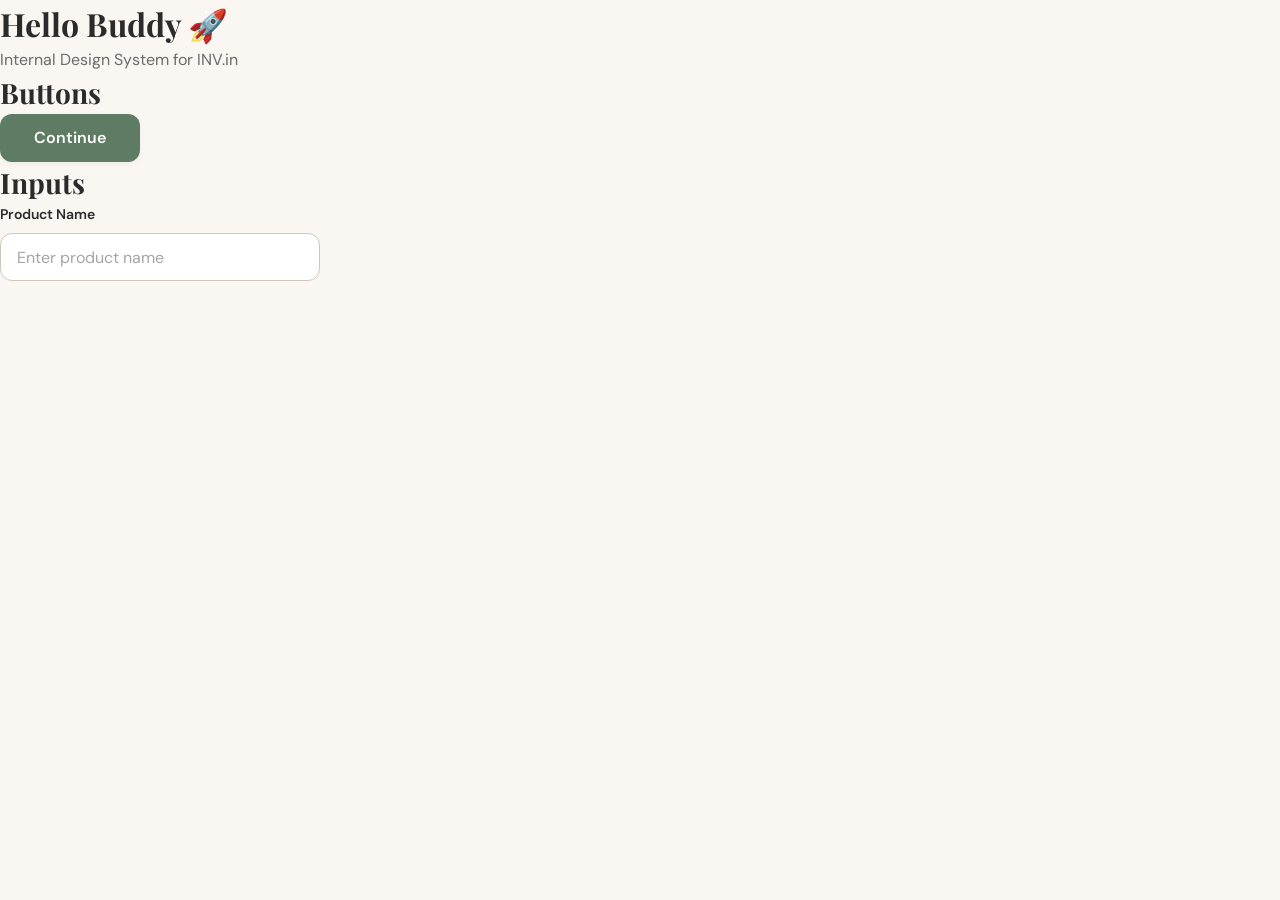
==== views/showcase/index.html @ 421b0f68 "feat: add INV.UI showcase and input component" ====
<!DOCTYPE html>
<html lang="en">

<head>

    <meta charset="UTF-8">

    <meta name="viewport" content="width=device-width, initial-scale=1.0">

    <title>INV.UI Showcase</title>

    <!-- Google Fonts -->

    <link rel="preconnect" href="https://fonts.googleapis.com">

    <link rel="preconnect" href="https://fonts.gstatic.com" crossorigin>

    <link href="https://fonts.googleapis.com/css2?family=DM+Sans:wght@400;500;600;700&family=Playfair+Display:wght@600;700&display=swap" rel="stylesheet">

    <!-- Base CSS -->

    <link rel="stylesheet" href="../../css/base/reset.css">

    <link rel="stylesheet" href="../../css/base/tokens.css">

    <link rel="stylesheet" href="../../css/base/typography.css">

    <link rel="stylesheet" href="../../css/base/globals.css">

    <!-- Component CSS -->

    <link rel="stylesheet" href="../../components/button/style.css">

    <link rel="stylesheet" href="../../components/input/style.css">

</head>

<body>

    <main>

        <h1>Hello Buddy 🚀</h1>

        <p>
            Internal Design System for INV.in
        </p>

        <section>

            <h2>Buttons</h2>

            <button class="inv-btn inv-btn-primary">
                Continue
            </button>
            <section>

    <h2>Inputs</h2>

    <div class="inv-input-group">

        <label class="inv-label" for="showcase-input">
            Product Name
        </label>

        <input
            id="showcase-input"
            class="inv-input"
            type="text"
            placeholder="Enter product name">

    </div>

</section>

        </section>

    </main>

</body>

</html>
---- css/base/tokens.css ----
/* ============================================================
   INV.UI Design Tokens v1.0
   Project : INV.in Core
   Version : 2.0.0-alpha.1
   ============================================================ */

:root {

  /* ============================================================
     BRAND COLORS
     ============================================================ */

  --color-primary-100: #E7F1EA;
  --color-primary-300: #9BB89E;
  --color-primary-500: #5D7C63;
  --color-primary-700: #3E5944;
  --color-primary-900: #24352A;

  --color-secondary-100: #F2ECE8;
  --color-secondary-300: #C6AA97;
  --color-secondary-500: #8A6A56;
  --color-secondary-700: #624838;
  --color-secondary-900: #3A291F;

  --color-accent-100: #F8EED5;
  --color-accent-300: #E8C87D;
  --color-accent-500: #C8A44D;
  --color-accent-700: #9A7A2D;
  --color-accent-900: #5F4A18;

  /* ============================================================
     BACKGROUND
     ============================================================ */

  --color-background: #FAF7F2;
  --color-surface: #F3EFE8;
  --color-card: #FFFFFF;

  /* ============================================================
     TEXT
     ============================================================ */

  --color-text-primary: #2B2B2B;
  --color-text-secondary: #6B6B6B;
  --color-text-disabled: #A5A5A5;
  --color-text-inverse: #FFFFFF;

  /* ============================================================
     STATUS
     ============================================================ */

  --color-success: #4E8C63;
  --color-warning: #D89A2B;
  --color-error: #C45A45;
  --color-info: #4A789C;

  /* ============================================================
     BORDER
     ============================================================ */

  --color-border-light: #E5DED5;
  --color-border-medium: #D2C7BB;
  --color-border-dark: #B6A99B;

  /* ============================================================
     SPACING
     8-Point Grid
     ============================================================ */

  --space-1: 4px;
  --space-2: 8px;
  --space-3: 12px;
  --space-4: 16px;
  --space-5: 24px;
  --space-6: 32px;
  --space-7: 40px;
  --space-8: 48px;
  --space-9: 64px;

  /* ============================================================
     BORDER RADIUS
     ============================================================ */

  --radius-sm: 8px;
  --radius-md: 12px;
  --radius-lg: 16px;
  --radius-xl: 24px;
  --radius-full: 9999px;

  /* ============================================================
     SHADOWS
     ============================================================ */

  --shadow-sm: 0 2px 6px rgba(0,0,0,.05);
  --shadow-md: 0 6px 16px rgba(0,0,0,.08);
  --shadow-lg: 0 12px 28px rgba(0,0,0,.12);

  /* ============================================================
     TRANSITIONS
     ============================================================ */

  --transition-fast: 120ms ease;
  --transition-normal: 180ms ease;
  --transition-page: 250ms ease;
  --transition-modal: 300ms ease;

  /* ============================================================
     LAYOUT
     ============================================================ */

  --header-height: 72px;
  --bottom-nav-height: 76px;
  --content-width: 1200px;

  /* ============================================================
     Z-INDEX
     ============================================================ */

  --z-dropdown: 100;
  --z-sticky: 200;
  --z-modal: 500;
  --z-toast: 900;
}
---- css/base/typography.css ----
/* ============================================================
   INV.UI Typography v1.0
   ============================================================ */

:root{

    /* Font Family */

    --font-heading:'Playfair Display',serif;
    --font-body:'DM Sans',sans-serif;

    /* Font Weight */

    --fw-regular:400;
    --fw-medium:500;
    --fw-semibold:600;
    --fw-bold:700;

    /* Heading */

    --text-display:40px;

    --text-h1:32px;
    --text-h2:28px;
    --text-h3:24px;
    --text-h4:20px;

    /* Body */

    --text-lg:18px;
    --text-md:16px;
    --text-sm:14px;
    --text-xs:12px;

    /* Line Height */

    --lh-tight:1.2;
    --lh-normal:1.5;
    --lh-relaxed:1.8;
}
---- css/base/globals.css ----
/* ============================================================
   INV.UI Global Styles
   ============================================================ */

body{

    background:var(--color-background);

    color:var(--color-text-primary);

    font-family:var(--font-body);

    font-size:var(--text-md);

    line-height:var(--lh-normal);

}

/* Headings */

h1,h2,h3,h4{

    font-family:var(--font-heading);

    font-weight:700;

    color:var(--color-text-primary);

}

h1{font-size:var(--text-h1);}
h2{font-size:var(--text-h2);}
h3{font-size:var(--text-h3);}
h4{font-size:var(--text-h4);}

/* Paragraph */

p{

    color:var(--color-text-secondary);

}

/* Selection */

::selection{

    background:var(--color-primary-300);

    color:white;

}

/* Scrollbar */

::-webkit-scrollbar{

    width:10px;

}

::-webkit-scrollbar-track{

    background:var(--color-surface);

}

::-webkit-scrollbar-thumb{

    background:var(--color-primary-300);

    border-radius:999px;

}
---- components/button/style.css ----
/* ============================================================
   INV.UI Component
   UI-001 : Primary Button
   ============================================================ */

.inv-btn{

    display:inline-flex;
    align-items:center;
    justify-content:center;

    gap:var(--space-2);

    min-width:140px;
    height:48px;

    padding:0 var(--space-5);

    border:none;
    border-radius:var(--radius-md);

    font-family:var(--font-body);
    font-size:var(--text-md);
    font-weight:var(--fw-semibold);

    cursor:pointer;

    transition:all var(--transition-normal);

}

/* Primary */

.inv-btn-primary{

    background:var(--color-primary-500);

    color:var(--color-text-inverse);

    box-shadow:var(--shadow-sm);

}

.inv-btn-primary:hover{

    background:var(--color-primary-700);

    transform:translateY(-2px);

    box-shadow:var(--shadow-md);

}

.inv-btn-primary:active{

    transform:translateY(0);

    box-shadow:var(--shadow-sm);

}

.inv-btn-primary:disabled{

    opacity:.5;

    cursor:not-allowed;

}
---- components/input/style.css ----
/* ============================================================
   INV.UI Component
   UI-002 : Input
   ============================================================ */

.inv-input-group{

    display:flex;
    flex-direction:column;

    gap:var(--space-2);

    width:320px;

}

.inv-label{

    font-size:var(--text-sm);

    font-weight:var(--fw-semibold);

    color:var(--color-text-primary);

}

.inv-input{

    width:100%;

    height:48px;

    padding:0 var(--space-4);

    border:1px solid var(--color-border-medium);

    border-radius:var(--radius-md);

    background:var(--color-card);

    color:var(--color-text-primary);

    font-size:var(--text-md);

    transition:all var(--transition-normal);

}

.inv-input::placeholder{

    color:var(--color-text-disabled);

}

.inv-input:focus{

    outline:none;

    border-color:var(--color-primary-500);

    box-shadow:0 0 0 3px rgba(93,124,99,.15);

}
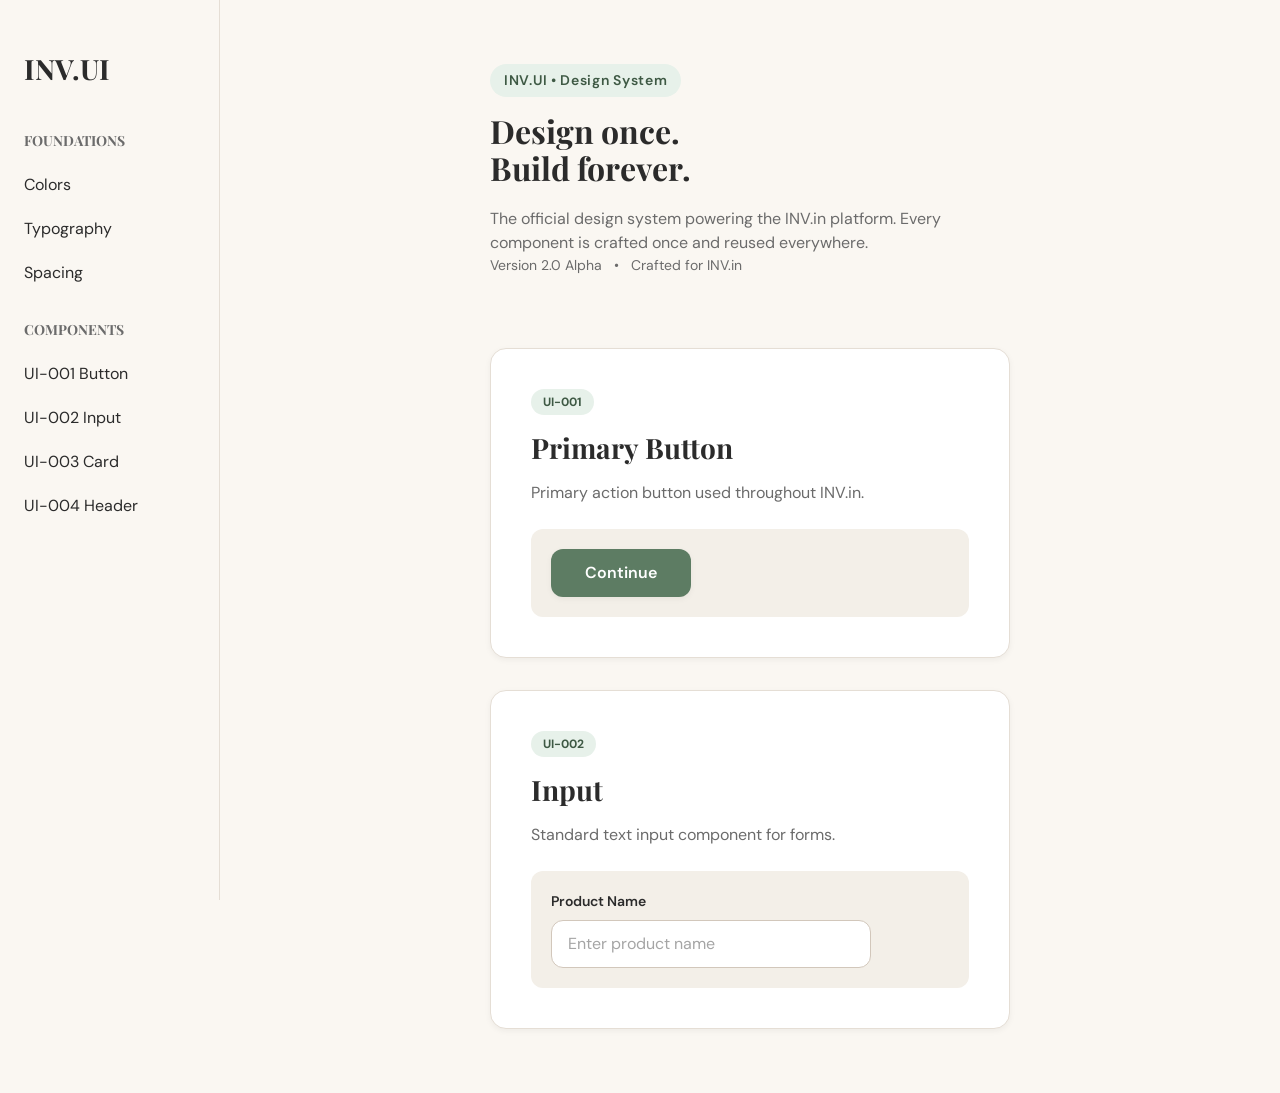
==== commit 6b37656a: "feat: finalize INV.UI showcase layout" ====
--- a/views/showcase/index.html
+++ b/views/showcase/index.html
@@ -5,76 +5,193 @@
 
     <meta charset="UTF-8">
 
-    <meta name="viewport" content="width=device-width, initial-scale=1.0">
+    <meta name="viewport"
+          content="width=device-width, initial-scale=1.0">
 
     <title>INV.UI Showcase</title>
 
     <!-- Google Fonts -->
 
-    <link rel="preconnect" href="https://fonts.googleapis.com">
+    <link rel="preconnect"
+          href="https://fonts.googleapis.com">
 
-    <link rel="preconnect" href="https://fonts.gstatic.com" crossorigin>
+    <link rel="preconnect"
+          href="https://fonts.gstatic.com"
+          crossorigin>
 
-    <link href="https://fonts.googleapis.com/css2?family=DM+Sans:wght@400;500;600;700&family=Playfair+Display:wght@600;700&display=swap" rel="stylesheet">
+    <link href="https://fonts.googleapis.com/css2?family=DM+Sans:wght@400;500;600;700&family=Playfair+Display:wght@600;700&display=swap"
+          rel="stylesheet">
 
     <!-- Base CSS -->
 
-    <link rel="stylesheet" href="../../css/base/reset.css">
+    <link rel="stylesheet"
+          href="../../css/base/reset.css">
 
-    <link rel="stylesheet" href="../../css/base/tokens.css">
+    <link rel="stylesheet"
+          href="../../css/base/tokens.css">
 
-    <link rel="stylesheet" href="../../css/base/typography.css">
+    <link rel="stylesheet"
+          href="../../css/base/typography.css">
 
-    <link rel="stylesheet" href="../../css/base/globals.css">
+    <link rel="stylesheet"
+          href="../../css/base/globals.css">
 
-    <!-- Component CSS -->
+    <!-- Layout -->
 
-    <link rel="stylesheet" href="../../components/button/style.css">
+    <link rel="stylesheet"
+          href="../../css/layouts/showcase.css">
 
-    <link rel="stylesheet" href="../../components/input/style.css">
+    <!-- Components -->
+
+    <link rel="stylesheet"
+          href="../../components/button/style.css">
+
+    <link rel="stylesheet"
+          href="../../components/input/style.css">
 
 </head>
 
 <body>
 
-    <main>
+    <div class="showcase-layout">
 
-        <h1>Hello Buddy 🚀</h1>
+        <aside class="showcase-sidebar">
 
-        <p>
-            Internal Design System for INV.in
-        </p>
+            <h2>INV.UI</h2>
 
-        <section>
+            <nav>
 
-            <h2>Buttons</h2>
+                <h3>Foundations</h3>
 
-            <button class="inv-btn inv-btn-primary">
-                Continue
-            </button>
-            <section>
+                <ul>
+                    <li>Colors</li>
+                    <li>Typography</li>
+                    <li>Spacing</li>
+                </ul>
 
-    <h2>Inputs</h2>
+                <h3>Components</h3>
 
-    <div class="inv-input-group">
+                <ul>
+                    <li>UI-001 Button</li>
+                    <li>UI-002 Input</li>
+                    <li>UI-003 Card</li>
+                    <li>UI-004 Header</li>
+                </ul>
 
-        <label class="inv-label" for="showcase-input">
-            Product Name
-        </label>
+            </nav>
 
-        <input
-            id="showcase-input"
-            class="inv-input"
-            type="text"
-            placeholder="Enter product name">
+        </aside>
 
+        <main class="showcase">
+
+            <!-- ==========================================
+                Hero
+            =========================================== -->
+
+            <header class="showcase-header">
+
+                <span class="showcase-tag">
+                    INV.UI • Design System
+                </span>
+
+                <h1 class="showcase-title">
+                    Design once.<br>
+                    Build forever.
+                </h1>
+
+                <p class="showcase-description">
+                    The official design system powering the INV.in platform.
+                    Every component is crafted once and reused everywhere.
+                </p>
+
+                <div class="showcase-meta">
+
+                    <span>Version 2.0 Alpha</span>
+
+                    <span>•</span>
+
+                    <span>Crafted for INV.in</span>
+
+                </div>
+
+            </header>
+
+            <!-- ==========================================
+                Component Library
+            =========================================== -->
+
+            <section class="component-library">
+
+                <!-- UI-001 -->
+
+                <article class="component-card">
+
+                    <span class="component-id">
+                        UI-001
+                    </span>
+
+                    <h2>
+                        Primary Button
+                    </h2>
+
+                    <p>
+                        Primary action button used throughout INV.in.
+                    </p>
+
+                    <div class="component-preview">
+
+                        <button class="inv-btn inv-btn-primary">
+                            Continue
+                        </button>
+
+                    </div>
+
+                </article>
+
+                <!-- UI-002 -->
+
+                <article class="component-card">
+
+                    <span class="component-id">
+                        UI-002
+                    </span>
+
+                    <h2>
+                        Input
+                    </h2>
+
+                    <p>
+                        Standard text input component for forms.
+                    </p>
+
+                    <div class="component-preview">
+
+                        <div class="inv-input-group">
+
+                            <label class="inv-label"
+                                for="product-name">
+
+                                Product Name
+
+                            </label>
+
+                            <input
+                                id="product-name"
+                                class="inv-input"
+                                type="text"
+                                placeholder="Enter product name">
+
+                        </div>
+
+                    </div>
+
+                </article>
+
+            </section>
+
+        </main>
+        
     </div>
-
-</section>
-
-        </section>
-
-    </main>
 
 </body>
 
--- a/css/layouts/showcase.css
+++ b/css/layouts/showcase.css
@@ -0,0 +1,206 @@
+/* ==========================================================
+   INV.UI Showcase Layout
+========================================================== */
+
+/* Page */
+
+.showcase{
+
+    max-width:1100px;
+
+    margin:0 auto;
+
+    padding:64px 32px;
+
+}
+
+/* Hero */
+
+.showcase-header{
+
+    margin-bottom:72px;
+
+}
+
+.showcase-tag{
+
+    display:inline-block;
+
+    margin-bottom:16px;
+
+    padding:6px 14px;
+
+    border-radius:999px;
+
+    background:var(--color-primary-100);
+
+    color:var(--color-primary-700);
+
+    font-size:var(--text-sm);
+
+    font-weight:var(--fw-semibold);
+
+    letter-spacing:.05em;
+
+}
+
+.showcase-title{
+
+    margin-bottom:20px;
+
+    line-height:1.15;
+
+}
+
+.showcase-description{
+
+    max-width:520px;
+
+}
+
+.showcase-meta{
+
+    display:flex;
+
+    align-items:center;
+
+    gap:12px;
+
+    color:var(--color-text-secondary);
+
+    font-size:var(--text-sm);
+
+}
+
+/* Component Library */
+
+.component-library{
+
+    display:flex;
+
+    flex-direction:column;
+
+    gap:32px;
+
+}
+
+/* Component Card */
+
+.component-card{
+
+    background:var(--color-card);
+
+    border:1px solid var(--color-border-light);
+
+    border-radius:var(--radius-lg);
+
+    padding: 40px;
+
+    box-shadow:var(--shadow-sm);
+
+}
+
+.component-id{
+
+    display:inline-block;
+
+    margin-bottom:12px;
+
+    padding:4px 12px;
+
+    border-radius:999px;
+
+    background:var(--color-primary-100);
+
+    color:var(--color-primary-700);
+
+    font-size:var(--text-xs);
+
+    font-weight:var(--fw-bold);
+
+}
+
+.component-card h2{
+
+    margin-bottom:12px;
+
+}
+
+.component-card p{
+
+    margin-bottom:24px;
+
+}
+
+.component-preview{
+
+    padding:20px;
+
+    background:var(--color-surface);
+
+    border-radius:var(--radius-md);
+
+}
+/* ===========================
+   Showcase Layout
+=========================== */
+
+.showcase-layout{
+
+    display:grid;
+
+    grid-template-columns:220px 1fr;
+
+    min-height:100vh;
+
+}
+
+.showcase-sidebar{
+
+    position:sticky;
+
+    top:0;
+
+    height:100vh;
+
+    padding:48px 24px;
+
+    border-right:1px solid var(--color-border-light);
+
+    background:var(--color-background);
+
+}
+
+.showcase-sidebar h2{
+
+    margin-bottom:40px;
+
+}
+
+.showcase-sidebar h3{
+
+    margin:24px 0 12px;
+
+    font-size:var(--text-sm);
+
+    text-transform:uppercase;
+
+    color:var(--color-text-secondary);
+
+}
+
+.showcase-sidebar ul{
+
+    list-style:none;
+
+    padding:0;
+
+}
+
+.showcase-sidebar li{
+
+    padding:10px 0;
+
+    cursor:pointer;
+
+}
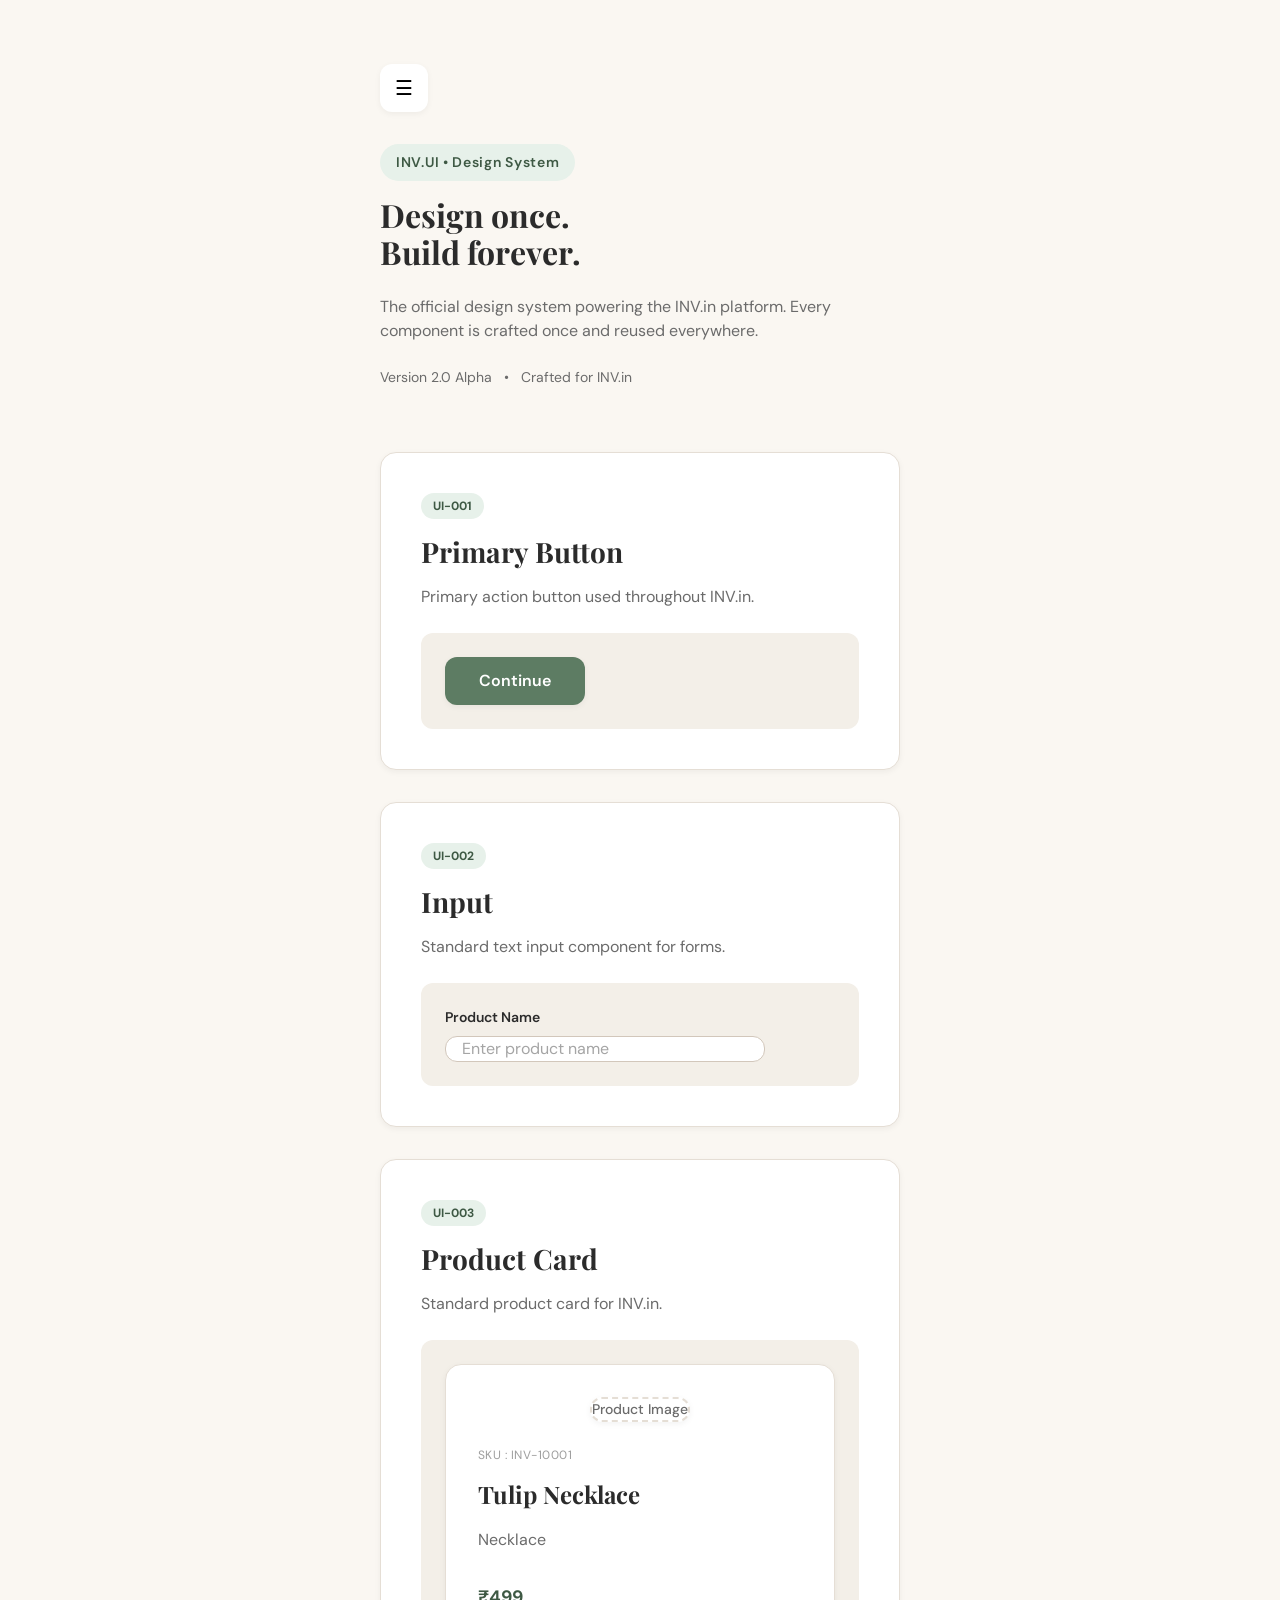
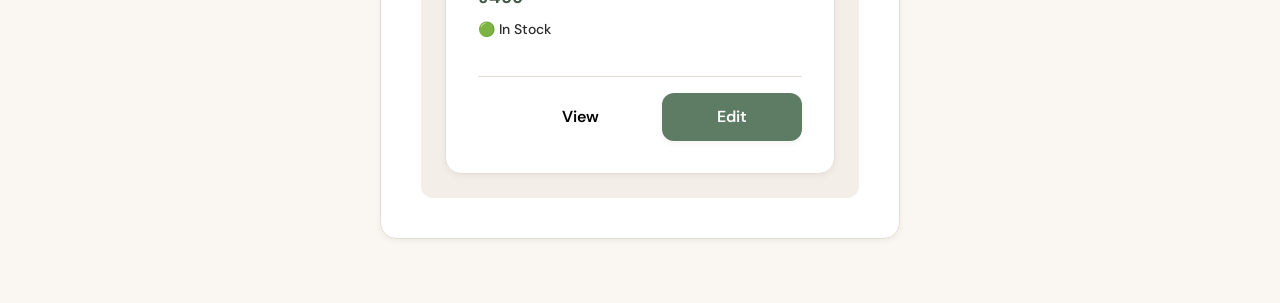
==== commit 62f31390: "release: INV.UI v2.0.0-alpha.2 foundation complete" ====
--- a/views/showcase/index.html
+++ b/views/showcase/index.html
@@ -49,11 +49,14 @@
     <link rel="stylesheet"
           href="../../components/input/style.css">
 
+    <link rel="stylesheet"
+      href="../../components/card/style.css">
+
 </head>
 
 <body>
 
-    <div class="showcase-layout">
+    <div class="showcase-layout sidebar-collapsed">
 
         <aside class="showcase-sidebar">
 
@@ -87,7 +90,10 @@
             <!-- ==========================================
                 Hero
             =========================================== -->
-
+            <button class="sidebar-toggle">
+
+                ☰
+            </button>
             <header class="showcase-header">
 
                 <span class="showcase-tag">
@@ -187,6 +193,74 @@
 
                 </article>
 
+                <article class="component-card">
+
+                    <span class="component-id">
+                        UI-003
+                    </span>
+
+                    <h2>Product Card</h2>
+
+                    <p>
+                        Standard product card for INV.in.
+                    </p>
+
+                    <div class="component-preview">
+
+                        <article class="inv-card">
+
+                            <div class="inv-card-media">
+
+                                <div class="inv-card-placeholder">
+
+                                    Product Image
+
+                                </div>
+
+                            </div>
+
+                            <div class="inv-card-content">
+
+                                <span class="inv-card-sku">
+                                    SKU : INV-10001
+                                </span>
+
+                                <h3 class="inv-card-title">
+                                    Tulip Necklace
+                                </h3>
+
+                                <p class="inv-card-category">
+                                    Necklace
+                                </p>
+
+                                <div class="inv-card-price">
+                                    ₹499
+                                </div>
+
+                                <div class="inv-card-stock">
+                                    🟢 In Stock
+                                </div>
+
+                            </div>
+
+                            <footer class="inv-card-actions">
+
+                                <button class="inv-btn inv-btn-secondary">
+                                    View
+                                </button>
+
+                                <button class="inv-btn inv-btn-primary">
+                                    Edit
+                                </button>
+
+                            </footer>
+
+                        </article>
+
+                    </div>
+
+                </article>
+
             </section>
 
         </main>
--- a/css/base/globals.css
+++ b/css/base/globals.css
@@ -1,8 +1,12 @@
-/* ============================================================
+/* ==========================================================
    INV.UI Global Styles
-   ============================================================ */
+========================================================== */
 
 body{
+
+    margin:0;
+
+    min-height:100vh;
 
     background:var(--color-background);
 
@@ -14,11 +18,20 @@
 
     line-height:var(--lh-normal);
 
+    text-rendering:optimizeLegibility;
+
+    -webkit-font-smoothing:antialiased;
+
 }
 
-/* Headings */
+/* ==========================================================
+   Headings
+========================================================== */
 
-h1,h2,h3,h4{
+h1,
+h2,
+h3,
+h4{
 
     font-family:var(--font-heading);
 
@@ -33,7 +46,9 @@
 h3{font-size:var(--text-h3);}
 h4{font-size:var(--text-h4);}
 
-/* Paragraph */
+/* ==========================================================
+   Paragraphs
+========================================================== */
 
 p{
 
@@ -41,17 +56,56 @@
 
 }
 
-/* Selection */
+/* ==========================================================
+   Links
+========================================================== */
+
+a{
+
+    color:inherit;
+
+    text-decoration:none;
+
+}
+
+/* ==========================================================
+   Images
+========================================================== */
+
+img{
+
+    display:block;
+
+    max-width:100%;
+
+}
+
+/* ==========================================================
+   Form Elements
+========================================================== */
+
+button,
+input{
+
+    font:inherit;
+
+}
+
+/* ==========================================================
+   Selection
+========================================================== */
 
 ::selection{
 
     background:var(--color-primary-300);
 
-    color:white;
+    color:#ffffff;
 
 }
 
-/* Scrollbar */
+/* ==========================================================
+   Scrollbar
+========================================================== */
 
 ::-webkit-scrollbar{
 
--- a/css/layouts/showcase.css
+++ b/css/layouts/showcase.css
@@ -1,24 +1,31 @@
 /* ==========================================================
    INV.UI Showcase Layout
-========================================================== */
-
-/* Page */
+   Version : 2.0.0-alpha.2
+========================================================== */
+
+
+/* ==========================================================
+   Page
+========================================================== */
 
 .showcase{
 
-    max-width:1100px;
+    max-width:var(--layout-max-width);
 
     margin:0 auto;
 
-    padding:64px 32px;
-
-}
-
-/* Hero */
+    padding:var(--space-9) var(--space-6);
+
+}
+
+
+/* ==========================================================
+   Hero
+========================================================== */
 
 .showcase-header{
 
-    margin-bottom:72px;
+    margin-bottom:var(--space-9);
 
 }
 
@@ -26,11 +33,11 @@
 
     display:inline-block;
 
-    margin-bottom:16px;
-
-    padding:6px 14px;
-
-    border-radius:999px;
+    margin-bottom:var(--space-4);
+
+    padding:var(--space-2) var(--space-4);
+
+    border-radius:var(--radius-full);
 
     background:var(--color-primary-100);
 
@@ -46,7 +53,7 @@
 
 .showcase-title{
 
-    margin-bottom:20px;
+    margin-bottom:var(--space-5);
 
     line-height:1.15;
 
@@ -56,6 +63,8 @@
 
     max-width:520px;
 
+    margin-bottom:var(--space-5);
+
 }
 
 .showcase-meta{
@@ -64,7 +73,7 @@
 
     align-items:center;
 
-    gap:12px;
+    gap:var(--space-3);
 
     color:var(--color-text-secondary);
 
@@ -72,7 +81,10 @@
 
 }
 
-/* Component Library */
+
+/* ==========================================================
+   Component Library
+========================================================== */
 
 .component-library{
 
@@ -80,11 +92,14 @@
 
     flex-direction:column;
 
-    gap:32px;
-
-}
-
-/* Component Card */
+    gap:var(--space-6);
+
+}
+
+
+/* ==========================================================
+   Component Card
+========================================================== */
 
 .component-card{
 
@@ -94,7 +109,7 @@
 
     border-radius:var(--radius-lg);
 
-    padding: 40px;
+    padding:var(--space-7);
 
     box-shadow:var(--shadow-sm);
 
@@ -104,11 +119,11 @@
 
     display:inline-block;
 
-    margin-bottom:12px;
-
-    padding:4px 12px;
-
-    border-radius:999px;
+    margin-bottom:var(--space-3);
+
+    padding:var(--space-1) var(--space-3);
+
+    border-radius:var(--radius-full);
 
     background:var(--color-primary-100);
 
@@ -122,34 +137,36 @@
 
 .component-card h2{
 
-    margin-bottom:12px;
+    margin-bottom:var(--space-3);
 
 }
 
 .component-card p{
 
-    margin-bottom:24px;
+    margin-bottom:var(--space-5);
 
 }
 
 .component-preview{
 
-    padding:20px;
+    padding:var(--space-5);
 
     background:var(--color-surface);
 
     border-radius:var(--radius-md);
 
 }
-/* ===========================
-   Showcase Layout
-=========================== */
+
+
+/* ==========================================================
+   Sidebar
+========================================================== */
 
 .showcase-layout{
 
     display:grid;
 
-    grid-template-columns:220px 1fr;
+    grid-template-columns:var(--sidebar-width) 1fr;
 
     min-height:100vh;
 
@@ -163,7 +180,7 @@
 
     height:100vh;
 
-    padding:48px 24px;
+    padding:var(--space-9) var(--space-6);
 
     border-right:1px solid var(--color-border-light);
 
@@ -173,13 +190,13 @@
 
 .showcase-sidebar h2{
 
-    margin-bottom:40px;
+    margin-bottom:var(--space-7);
 
 }
 
 .showcase-sidebar h3{
 
-    margin:24px 0 12px;
+    margin:var(--space-5) 0 var(--space-3);
 
     font-size:var(--text-sm);
 
@@ -199,8 +216,63 @@
 
 .showcase-sidebar li{
 
-    padding:10px 0;
+    padding:var(--space-2) 0;
 
     cursor:pointer;
 
+    transition:color var(--transition-fast);
+
+}
+
+.showcase-sidebar li:hover{
+
+    color:var(--color-primary-500);
+
+}
+
+
+/* ==========================================================
+   Sidebar Toggle
+========================================================== */
+
+.sidebar-toggle{
+
+    width:48px;
+
+    height:48px;
+
+    margin-bottom:var(--space-6);
+
+    border:none;
+
+    border-radius:var(--radius-md);
+
+    background:var(--color-card);
+
+    box-shadow:var(--shadow-sm);
+
+    cursor:pointer;
+
+    font-size:20px;
+
+    transition:all var(--transition-fast);
+
+}
+
+.sidebar-toggle:hover{
+
+    box-shadow:var(--shadow-md);
+
+}
+
+.sidebar-collapsed{
+
+    grid-template-columns:1fr;
+
+}
+
+.sidebar-collapsed .showcase-sidebar{
+
+    display:none;
+
 }
--- a/components/input/style.css
+++ b/components/input/style.css
@@ -1,16 +1,19 @@
-/* ============================================================
+/* ==========================================================
    INV.UI Component
    UI-002 : Input
-   ============================================================ */
+========================================================== */
 
 .inv-input-group{
 
     display:flex;
+
     flex-direction:column;
 
     gap:var(--space-2);
 
-    width:320px;
+    width:100%;
+
+    max-width:320px;
 
 }
 
@@ -28,7 +31,7 @@
 
     width:100%;
 
-    height:48px;
+    height:var(--input-height);
 
     padding:0 var(--space-4);
 
@@ -42,7 +45,9 @@
 
     font-size:var(--text-md);
 
-    transition:all var(--transition-normal);
+    transition:
+        border-color var(--transition-normal),
+        box-shadow var(--transition-normal);
 
 }
 
@@ -52,12 +57,24 @@
 
 }
 
-.inv-input:focus{
+.inv-input:focus-visible{
 
     outline:none;
 
     border-color:var(--color-primary-500);
 
-    box-shadow:0 0 0 3px rgba(93,124,99,.15);
+    box-shadow:var(--focus-ring);
+
+}
+
+@media (max-width:768px){
+
+    .inv-input-group{
+
+        width:100%;
+
+        max-width:100%;
+
+    }
 
 }
--- a/components/card/style.css
+++ b/components/card/style.css
@@ -0,0 +1,216 @@
+/* ==========================================================
+   INV.UI Component
+   UI-003 : Product Card
+   Version : 2.0.0-alpha.2
+========================================================== */
+
+
+/* ==========================================================
+   Card
+========================================================== */
+
+.inv-card{
+
+    display:grid;
+
+    grid-template-columns:var(--card-image-size) 1fr;
+
+    gap:var(--space-5);
+
+    align-items:start;
+
+    padding:var(--space-6);
+
+    background:var(--color-card);
+
+    border:1px solid var(--color-border-light);
+
+    border-radius:var(--radius-lg);
+
+    box-shadow:var(--shadow-sm);
+
+    transition:
+        transform var(--transition-fast),
+        box-shadow var(--transition-normal);
+
+}
+
+.inv-card:hover{
+
+    transform:translateY(-2px);
+
+    box-shadow:var(--shadow-md);
+
+}
+
+
+/* ==========================================================
+   Media
+========================================================== */
+
+.inv-card-media{
+
+    display:flex;
+
+    justify-content:center;
+
+    align-items:center;
+
+}
+
+.inv-card-placeholder{
+
+    width:var(--card-image-size);
+
+    height:var(--card-image-size);
+
+    display:flex;
+
+    justify-content:center;
+
+    align-items:center;
+
+    border:2px dashed var(--color-border-light);
+
+    border-radius:var(--radius-md);
+
+    background:var(--color-card);
+
+    color:var(--color-text-secondary);
+
+    font-size:var(--text-sm);
+
+    font-weight:var(--fw-medium);
+
+    box-shadow:var(--shadow-sm);
+
+}
+
+
+/* ==========================================================
+   Content
+========================================================== */
+
+.inv-card-content{
+
+    display:flex;
+
+    flex-direction:column;
+
+    gap:var(--space-2);
+
+}
+
+.inv-card-sku{
+
+    font-size:var(--text-xs);
+
+    color:var(--color-text-secondary);
+
+    opacity:.65;
+
+    letter-spacing:.04em;
+
+}
+
+.inv-card-title{
+
+    margin:var(--space-2) 0 var(--space-3);
+
+    line-height:var(--lh-tight);
+
+}
+
+.inv-card-category{
+
+    margin:0;
+
+    color:var(--color-text-secondary);
+
+}
+
+.inv-card-price{
+
+    font-size:var(--text-lg);
+
+    font-weight:var(--fw-bold);
+
+    color:var(--color-primary-700);
+
+}
+
+.inv-card-stock{
+
+    font-size:var(--text-sm);
+
+    font-weight:var(--fw-medium);
+
+}
+
+
+/* ==========================================================
+   Actions
+========================================================== */
+
+.inv-card-actions{
+
+    grid-column:1 / -1;
+
+    display:flex;
+
+    justify-content:flex-end;
+
+    gap:var(--space-3);
+
+    margin-top:var(--space-3);
+
+    padding-top:var(--space-4);
+
+    border-top:1px solid var(--color-border-light);
+
+}
+
+
+/* ==========================================================
+   Mobile
+========================================================== */
+
+@media (max-width:768px){
+
+    .inv-card{
+
+        grid-template-columns:1fr;
+
+    }
+
+    .inv-card-placeholder{
+
+        width:var(--card-image-size-mobile);
+
+        height:var(--card-image-size-mobile);
+
+    }
+
+    .inv-card-content{
+
+        align-items:center;
+
+        text-align:center;
+
+    }
+
+    .inv-card-actions{
+
+        justify-content:center;
+
+    }
+
+    .inv-card-actions .inv-btn{
+
+        flex:1;
+
+        max-width:160px;
+
+    }
+
+}
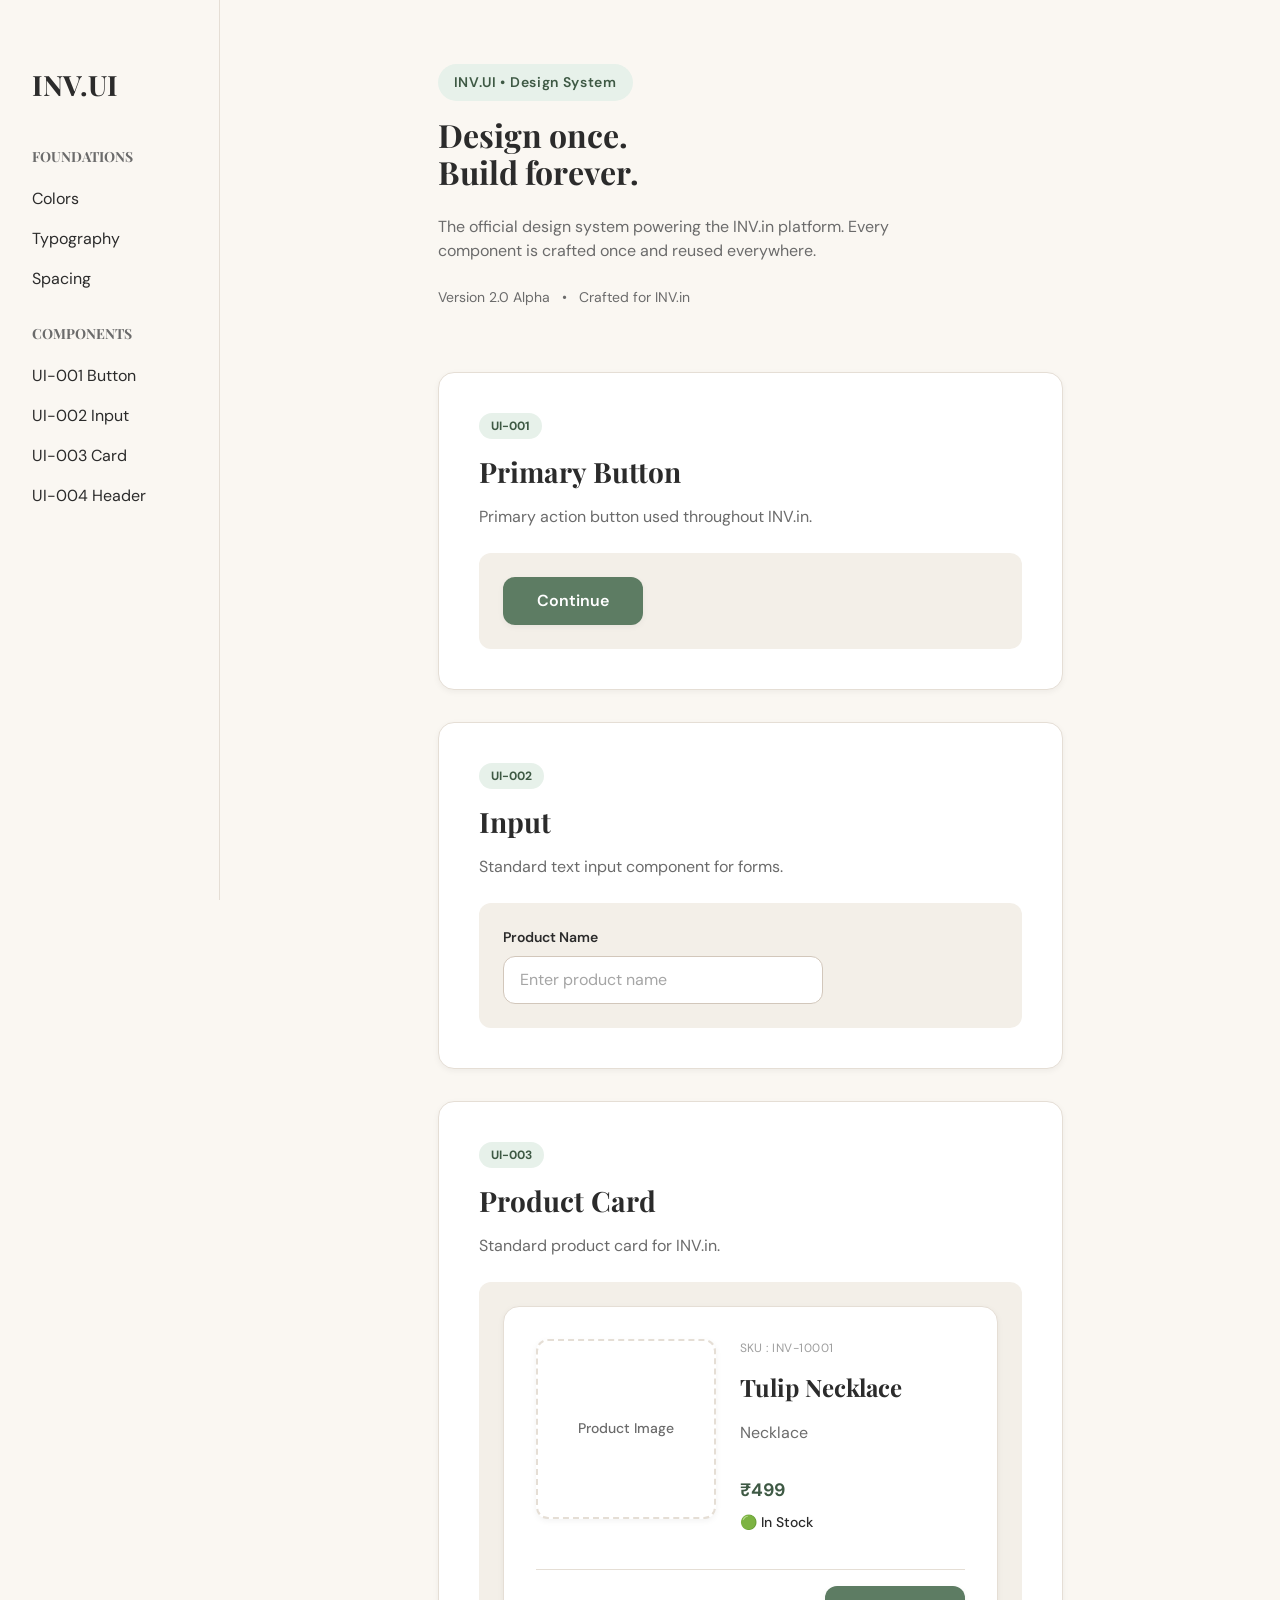
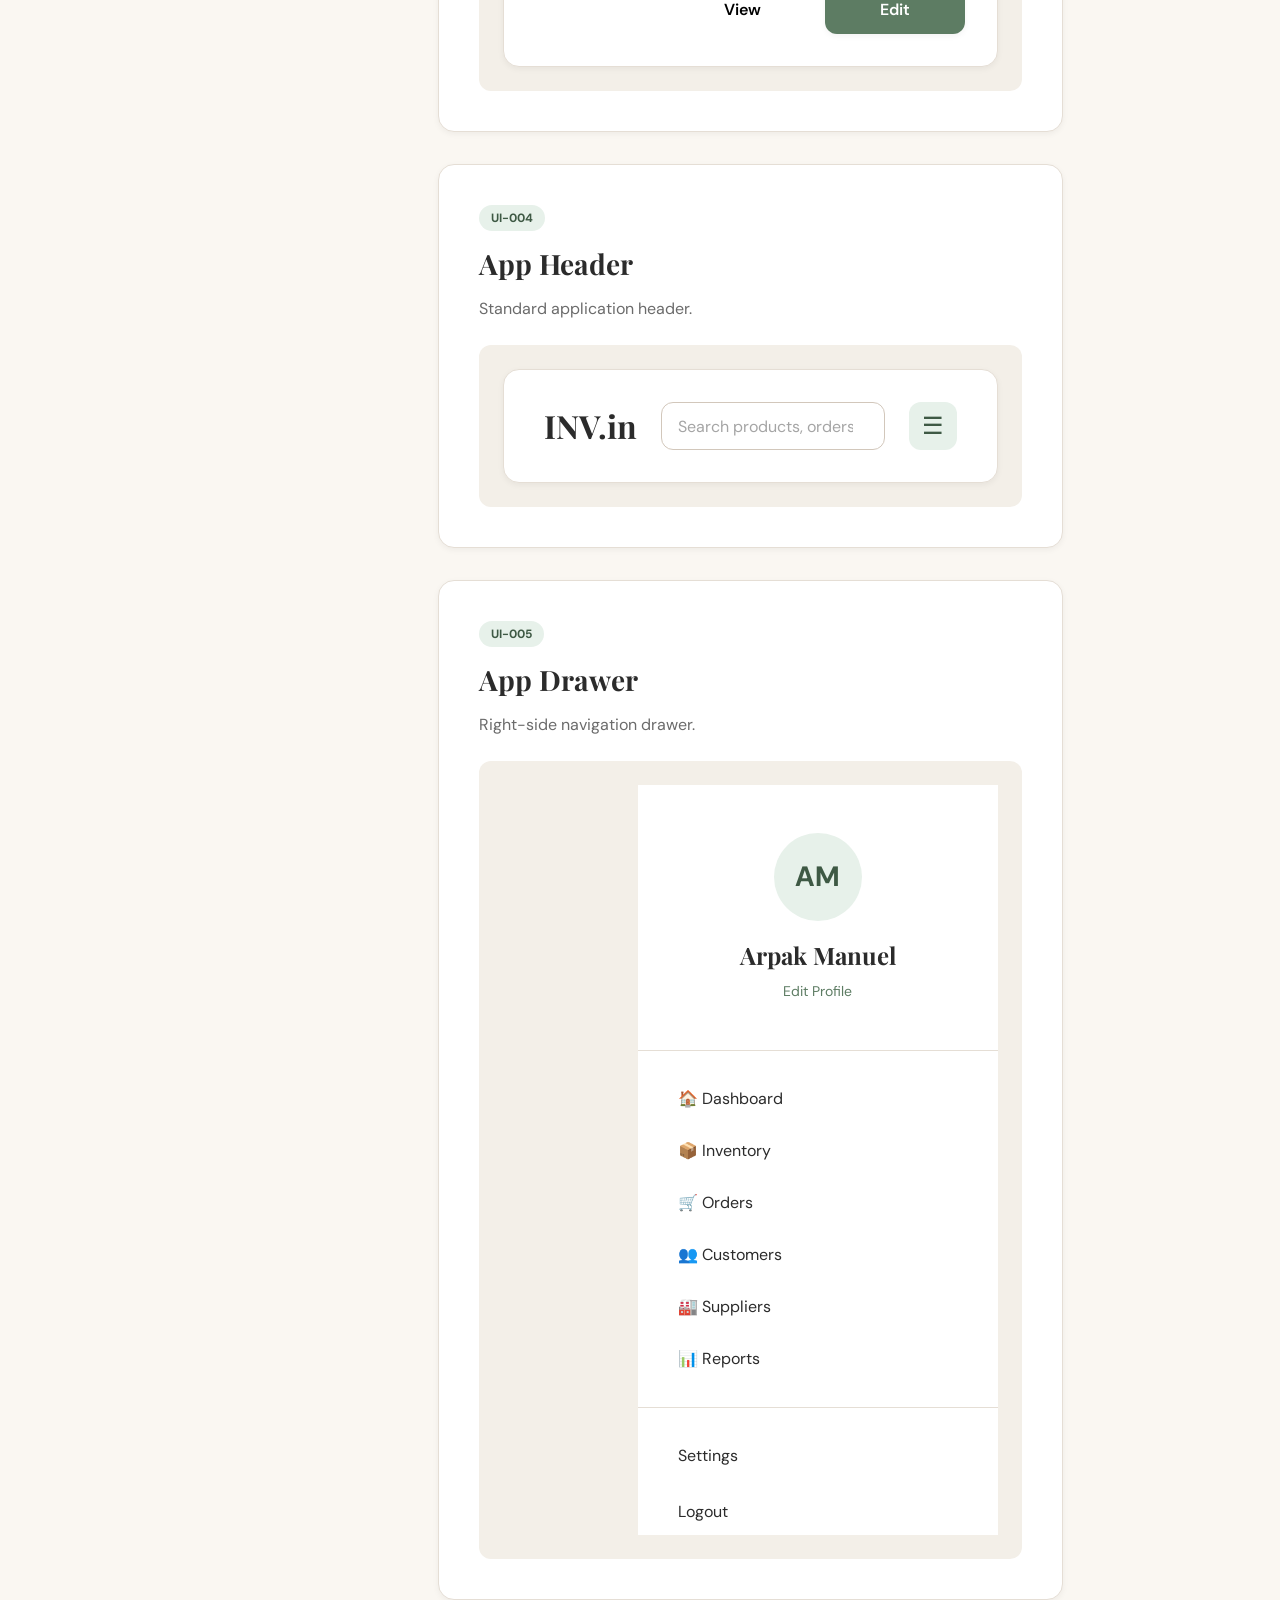
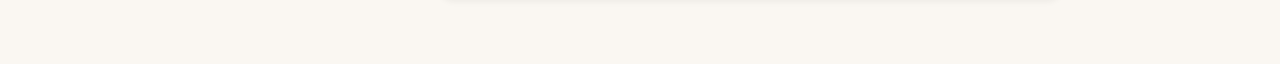
==== commit ec3157cb: "feat(inv.ui): add showcase engine, header and app drawer" ====
--- a/views/showcase/index.html
+++ b/views/showcase/index.html
@@ -52,11 +52,17 @@
     <link rel="stylesheet"
       href="../../components/card/style.css">
 
+    <link rel="stylesheet"
+      href="../../components/header/style.css">
+      
+    <link rel="stylesheet"
+      href="../../components/app-drawer/style.css">
+
 </head>
 
 <body>
 
-    <div class="showcase-layout sidebar-collapsed">
+    <div class="showcase-layout">
 
         <aside class="showcase-sidebar">
 
@@ -90,10 +96,7 @@
             <!-- ==========================================
                 Hero
             =========================================== -->
-            <button class="sidebar-toggle">
-
-                ☰
-            </button>
+        
             <header class="showcase-header">
 
                 <span class="showcase-tag">
@@ -125,141 +128,7 @@
             <!-- ==========================================
                 Component Library
             =========================================== -->
-
             <section class="component-library">
-
-                <!-- UI-001 -->
-
-                <article class="component-card">
-
-                    <span class="component-id">
-                        UI-001
-                    </span>
-
-                    <h2>
-                        Primary Button
-                    </h2>
-
-                    <p>
-                        Primary action button used throughout INV.in.
-                    </p>
-
-                    <div class="component-preview">
-
-                        <button class="inv-btn inv-btn-primary">
-                            Continue
-                        </button>
-
-                    </div>
-
-                </article>
-
-                <!-- UI-002 -->
-
-                <article class="component-card">
-
-                    <span class="component-id">
-                        UI-002
-                    </span>
-
-                    <h2>
-                        Input
-                    </h2>
-
-                    <p>
-                        Standard text input component for forms.
-                    </p>
-
-                    <div class="component-preview">
-
-                        <div class="inv-input-group">
-
-                            <label class="inv-label"
-                                for="product-name">
-
-                                Product Name
-
-                            </label>
-
-                            <input
-                                id="product-name"
-                                class="inv-input"
-                                type="text"
-                                placeholder="Enter product name">
-
-                        </div>
-
-                    </div>
-
-                </article>
-
-                <article class="component-card">
-
-                    <span class="component-id">
-                        UI-003
-                    </span>
-
-                    <h2>Product Card</h2>
-
-                    <p>
-                        Standard product card for INV.in.
-                    </p>
-
-                    <div class="component-preview">
-
-                        <article class="inv-card">
-
-                            <div class="inv-card-media">
-
-                                <div class="inv-card-placeholder">
-
-                                    Product Image
-
-                                </div>
-
-                            </div>
-
-                            <div class="inv-card-content">
-
-                                <span class="inv-card-sku">
-                                    SKU : INV-10001
-                                </span>
-
-                                <h3 class="inv-card-title">
-                                    Tulip Necklace
-                                </h3>
-
-                                <p class="inv-card-category">
-                                    Necklace
-                                </p>
-
-                                <div class="inv-card-price">
-                                    ₹499
-                                </div>
-
-                                <div class="inv-card-stock">
-                                    🟢 In Stock
-                                </div>
-
-                            </div>
-
-                            <footer class="inv-card-actions">
-
-                                <button class="inv-btn inv-btn-secondary">
-                                    View
-                                </button>
-
-                                <button class="inv-btn inv-btn-primary">
-                                    Edit
-                                </button>
-
-                            </footer>
-
-                        </article>
-
-                    </div>
-
-                </article>
 
             </section>
 
@@ -267,6 +136,25 @@
         
     </div>
 
+    <!-- ==========================================
+        INV.UI Engine
+    =========================================== -->
+
+    <script src="../../showcase/engine/registry.js"></script>
+
+    <script src="../../showcase/engine/loader.js"></script>
+
+    <script src="../../showcase/engine/renderer.js"></script>
+
+    <script src="../../showcase/script.js"></script>
+
+
+    <!-- ==========================================
+        Interactive Components
+    =========================================== -->
+
+    <script src="../../components/app-drawer/script.js"></script>
+
 </body>
 
 </html>
--- a/css/base/tokens.css
+++ b/css/base/tokens.css
@@ -1,123 +1,155 @@
 /* ============================================================
-   INV.UI Design Tokens v1.0
+   INV.UI Design Tokens
    Project : INV.in Core
-   Version : 2.0.0-alpha.1
-   ============================================================ */
+   Version : 2.0.0-alpha.2
+============================================================ */
 
-:root {
+:root{
 
-  /* ============================================================
-     BRAND COLORS
-     ============================================================ */
+    /* ============================================================
+       BRAND COLORS
+    ============================================================ */
 
-  --color-primary-100: #E7F1EA;
-  --color-primary-300: #9BB89E;
-  --color-primary-500: #5D7C63;
-  --color-primary-700: #3E5944;
-  --color-primary-900: #24352A;
+    --color-primary-100:#E7F1EA;
+    --color-primary-300:#9BB89E;
+    --color-primary-500:#5D7C63;
+    --color-primary-700:#3E5944;
+    --color-primary-900:#24352A;
 
-  --color-secondary-100: #F2ECE8;
-  --color-secondary-300: #C6AA97;
-  --color-secondary-500: #8A6A56;
-  --color-secondary-700: #624838;
-  --color-secondary-900: #3A291F;
+    --color-secondary-100:#F2ECE8;
+    --color-secondary-300:#C6AA97;
+    --color-secondary-500:#8A6A56;
+    --color-secondary-700:#624838;
+    --color-secondary-900:#3A291F;
 
-  --color-accent-100: #F8EED5;
-  --color-accent-300: #E8C87D;
-  --color-accent-500: #C8A44D;
-  --color-accent-700: #9A7A2D;
-  --color-accent-900: #5F4A18;
+    --color-accent-100:#F8EED5;
+    --color-accent-300:#E8C87D;
+    --color-accent-500:#C8A44D;
+    --color-accent-700:#9A7A2D;
+    --color-accent-900:#5F4A18;
 
-  /* ============================================================
-     BACKGROUND
-     ============================================================ */
 
-  --color-background: #FAF7F2;
-  --color-surface: #F3EFE8;
-  --color-card: #FFFFFF;
+    /* ============================================================
+       BACKGROUND
+    ============================================================ */
 
-  /* ============================================================
-     TEXT
-     ============================================================ */
+    --color-background:#FAF7F2;
+    --color-surface:#F3EFE8;
+    --color-card:#FFFFFF;
 
-  --color-text-primary: #2B2B2B;
-  --color-text-secondary: #6B6B6B;
-  --color-text-disabled: #A5A5A5;
-  --color-text-inverse: #FFFFFF;
 
-  /* ============================================================
-     STATUS
-     ============================================================ */
+    /* ============================================================
+       TEXT
+    ============================================================ */
 
-  --color-success: #4E8C63;
-  --color-warning: #D89A2B;
-  --color-error: #C45A45;
-  --color-info: #4A789C;
+    --color-text-primary:#2B2B2B;
+    --color-text-secondary:#6B6B6B;
+    --color-text-disabled:#A5A5A5;
+    --color-text-inverse:#FFFFFF;
 
-  /* ============================================================
-     BORDER
-     ============================================================ */
 
-  --color-border-light: #E5DED5;
-  --color-border-medium: #D2C7BB;
-  --color-border-dark: #B6A99B;
+    /* ============================================================
+       STATUS
+    ============================================================ */
 
-  /* ============================================================
-     SPACING
-     8-Point Grid
-     ============================================================ */
+    --color-success:#4E8C63;
+    --color-warning:#D89A2B;
+    --color-error:#C45A45;
+    --color-info:#4A789C;
 
-  --space-1: 4px;
-  --space-2: 8px;
-  --space-3: 12px;
-  --space-4: 16px;
-  --space-5: 24px;
-  --space-6: 32px;
-  --space-7: 40px;
-  --space-8: 48px;
-  --space-9: 64px;
 
-  /* ============================================================
-     BORDER RADIUS
-     ============================================================ */
+    /* ============================================================
+       BORDERS
+    ============================================================ */
 
-  --radius-sm: 8px;
-  --radius-md: 12px;
-  --radius-lg: 16px;
-  --radius-xl: 24px;
-  --radius-full: 9999px;
+    --color-border-light:#E5DED5;
+    --color-border-medium:#D2C7BB;
+    --color-border-dark:#B6A99B;
 
-  /* ============================================================
-     SHADOWS
-     ============================================================ */
 
-  --shadow-sm: 0 2px 6px rgba(0,0,0,.05);
-  --shadow-md: 0 6px 16px rgba(0,0,0,.08);
-  --shadow-lg: 0 12px 28px rgba(0,0,0,.12);
+    /* ============================================================
+       SPACING
+       8pt Grid
+    ============================================================ */
 
-  /* ============================================================
-     TRANSITIONS
-     ============================================================ */
+    --space-1:4px;
+    --space-2:8px;
+    --space-3:12px;
+    --space-4:16px;
+    --space-5:24px;
+    --space-6:32px;
+    --space-7:40px;
+    --space-8:48px;
+    --space-9:64px;
 
-  --transition-fast: 120ms ease;
-  --transition-normal: 180ms ease;
-  --transition-page: 250ms ease;
-  --transition-modal: 300ms ease;
 
-  /* ============================================================
-     LAYOUT
-     ============================================================ */
+    /* ============================================================
+       BORDER RADIUS
+    ============================================================ */
 
-  --header-height: 72px;
-  --bottom-nav-height: 76px;
-  --content-width: 1200px;
+    --radius-sm:8px;
+    --radius-md:12px;
+    --radius-lg:16px;
+    --radius-xl:24px;
+    --radius-full:9999px;
 
-  /* ============================================================
-     Z-INDEX
-     ============================================================ */
 
-  --z-dropdown: 100;
-  --z-sticky: 200;
-  --z-modal: 500;
-  --z-toast: 900;
+    /* ============================================================
+       SHADOWS
+    ============================================================ */
+
+    --shadow-sm:0 2px 6px rgba(0,0,0,.05);
+    --shadow-md:0 6px 16px rgba(0,0,0,.08);
+    --shadow-lg:0 12px 28px rgba(0,0,0,.12);
+
+
+    /* ============================================================
+       TRANSITIONS
+    ============================================================ */
+
+    --transition-fast:120ms ease;
+    --transition-normal:180ms ease;
+    --transition-page:250ms ease;
+    --transition-modal:300ms ease;
+
+
+    /* ============================================================
+       LAYOUT
+    ============================================================ */
+
+    --layout-max-width:1200px;
+
+    --sidebar-width:220px;
+
+    --content-width:1200px;
+
+    --header-height:72px;
+
+    --bottom-nav-height:76px;
+
+
+    /* ============================================================
+       COMPONENT TOKENS
+    ============================================================ */
+
+    --card-image-size:180px;
+
+    --card-image-size-mobile:140px;
+
+    --button-height:48px;
+
+    --input-height:48px;
+
+    --drawer-width:360px;
+
+
+    /* ============================================================
+       Z-INDEX
+    ============================================================ */
+
+    --z-dropdown:100;
+    --z-sticky:200;
+    --z-modal:500;
+    --z-toast:900;
+
 }
--- a/css/layouts/showcase.css
+++ b/css/layouts/showcase.css
@@ -235,44 +235,8 @@
    Sidebar Toggle
 ========================================================== */
 
-.sidebar-toggle{
-
-    width:48px;
-
-    height:48px;
-
-    margin-bottom:var(--space-6);
-
-    border:none;
-
-    border-radius:var(--radius-md);
-
-    background:var(--color-card);
-
-    box-shadow:var(--shadow-sm);
-
-    cursor:pointer;
-
-    font-size:20px;
-
-    transition:all var(--transition-fast);
-
-}
-
 .sidebar-toggle:hover{
 
     box-shadow:var(--shadow-md);
 
-}
-
-.sidebar-collapsed{
-
-    grid-template-columns:1fr;
-
-}
-
-.sidebar-collapsed .showcase-sidebar{
-
-    display:none;
-
 }
--- a/components/header/style.css
+++ b/components/header/style.css
@@ -0,0 +1,157 @@
+/* ==========================================================
+   INV.UI Component
+   UI-004 : App Header
+   Version : 1.0.0
+========================================================== */
+
+
+/* ==========================================================
+   Header
+========================================================== */
+
+.app-header{
+
+    display:flex;
+
+    align-items:center;
+
+    justify-content:space-between;
+
+    gap:var(--space-5);
+
+    padding:var(--space-6) var(--space-7);
+
+    background:var(--color-card);
+
+    border:1px solid var(--color-border-light);
+
+    border-radius:var(--radius-lg);
+
+    box-shadow:var(--shadow-sm);
+
+}
+
+
+/* ==========================================================
+   Brand
+========================================================== */
+
+.app-logo{
+
+    margin:0;
+
+    white-space:nowrap;
+
+}
+
+
+/* ==========================================================
+   Search
+========================================================== */
+
+.app-header-search{
+
+    flex:1;
+
+    display:flex;
+
+    justify-content:center;
+
+}
+
+.app-header-search .inv-input-group{
+
+    width:100%;
+
+    max: width 460px;
+
+
+}
+
+
+/* ==========================================================
+   Actions
+========================================================== */
+
+.app-header-actions{
+
+    display:flex;
+
+    align-items:center;
+
+    gap:var(--space-3);
+
+}
+
+.header-menu-btn{
+
+    width:48px;
+
+    height:48px;
+
+    display:flex;
+
+    align-items:center;
+
+    justify-content:center;
+
+    border:none;
+
+    border-radius:var(--radius-md);
+
+    background:var(--color-primary-100);
+
+    color:var(--color-primary-700);
+
+    font-size:24px;
+
+    cursor:pointer;
+
+    transition:
+        background var(--transition-normal),
+        box-shadow var(--transition-normal);
+
+}
+
+.header-menu-btn:hover{
+
+    background:var(--color-card);
+
+    border:1px solid var(--color-border-light);
+
+}
+
+
+/* ==========================================================
+   Mobile
+========================================================== */
+
+@media (max-width:768px){
+
+    .app-header{
+
+        flex-wrap:wrap;
+
+    }
+
+    .app-header-brand{
+
+        order:1;
+
+    }
+
+    .app-header-actions{
+
+        order:2;
+
+    }
+
+    .app-header-search{
+
+        order:3;
+
+        width:100%;
+
+    }
+
+}
--- a/components/app-drawer/style.css
+++ b/components/app-drawer/style.css
@@ -0,0 +1,255 @@
+/* ==========================================================
+   INV.UI Component
+   UI-005 : App Drawer
+   Version : 1.0.0
+========================================================== */
+
+
+/* ==========================================================
+   Drawer
+========================================================== */
+
+.app-drawer{
+
+    position:fixed;
+
+    top:0;
+
+    right:-380px;
+
+    width:360px;
+
+    height:100vh;
+
+    display:flex;
+
+    flex-direction:column;
+
+    background:var(--color-card);
+
+    box-shadow:var(--shadow-lg);
+
+    transition:right var(--transition-modal);
+
+    z-index:var(--z-modal);
+
+}
+
+
+/* ==========================================================
+   Active
+========================================================== */
+
+.app-drawer.open{
+
+    right:0;
+
+}
+
+
+/* ==========================================================
+   Profile
+========================================================== */
+
+.app-drawer-profile{
+
+    display:flex;
+
+    flex-direction:column;
+
+    align-items:center;
+
+    padding:var(--space-8) var(--space-6);
+
+    border-bottom:1px solid var(--color-border-light);
+
+}
+
+.app-avatar{
+
+    width:88px;
+
+    height:88px;
+
+    display:flex;
+
+    align-items:center;
+
+    justify-content:center;
+
+    border-radius:50%;
+
+    background:var(--color-primary-100);
+
+    color:var(--color-primary-700);
+
+    font-size:28px;
+
+    font-weight:var(--fw-bold);
+
+    margin-bottom:var(--space-4);
+
+}
+
+.app-user-name{
+
+    margin-bottom:var(--space-2);
+
+}
+
+.app-edit-profile{
+
+    font-size:var(--text-sm);
+
+    color:var(--color-primary-500);
+
+}
+
+
+/* ==========================================================
+   Navigation
+========================================================== */
+
+.app-drawer-nav{
+
+    display:flex;
+
+    flex-direction:column;
+
+    padding:var(--space-5);
+
+    gap:var(--space-1);
+
+}
+
+.app-drawer-nav a{
+
+    padding:var(--space-3) var(--space-4);
+
+    border-radius:var(--radius-md);
+
+    transition:
+        background var(--transition-fast),
+        color var(--transition-fast);
+
+}
+
+.app-drawer-nav a:hover{
+
+    background:var(--color-primary-100);
+
+    color:var(--color-primary-700);
+
+}
+
+
+/* ==========================================================
+   Footer
+========================================================== */
+
+.app-drawer-footer{
+
+    margin-top:auto;
+
+    display:flex;
+
+    flex-direction:column;
+
+    gap:var(--space-2);
+
+    padding:var(--space-5);
+
+    border-top:1px solid var(--color-border-light);
+
+}
+
+.app-drawer-footer a{
+
+    padding:var(--space-3) var(--space-4);
+
+    border-radius:var(--radius-md);
+
+}
+
+.app-drawer-footer a:hover{
+
+    background:var(--color-primary-100);
+
+}
+
+
+/* ==========================================================
+   Overlay
+========================================================== */
+
+.app-drawer-overlay{
+
+    position:fixed;
+
+    inset:0;
+
+    background:rgba(0,0,0,.35);
+
+    opacity:0;
+
+    visibility:hidden;
+
+    transition:
+        opacity var(--transition-modal),
+        visibility var(--transition-modal);
+
+    z-index:calc(var(--z-modal) - 1);
+
+}
+
+.app-drawer-overlay.open{
+
+    opacity:1;
+
+    visibility:visible;
+
+}
+
+
+.drawer-preview{
+
+    position:relative;
+
+    overflow:hidden;
+
+    height:750px;
+
+}
+
+.drawer-preview .app-drawer{
+
+    position:absolute;
+
+    top:0;
+
+    right:0;
+
+    width:360px;
+
+    height:100%;
+
+    box-shadow:none;
+
+}
+
+
+/* ==========================================================
+   Mobile
+========================================================== */
+
+@media (max-width:768px){
+
+    .app-drawer{
+
+        width:100%;
+
+        right:-100%;
+
+    }
+
+}
